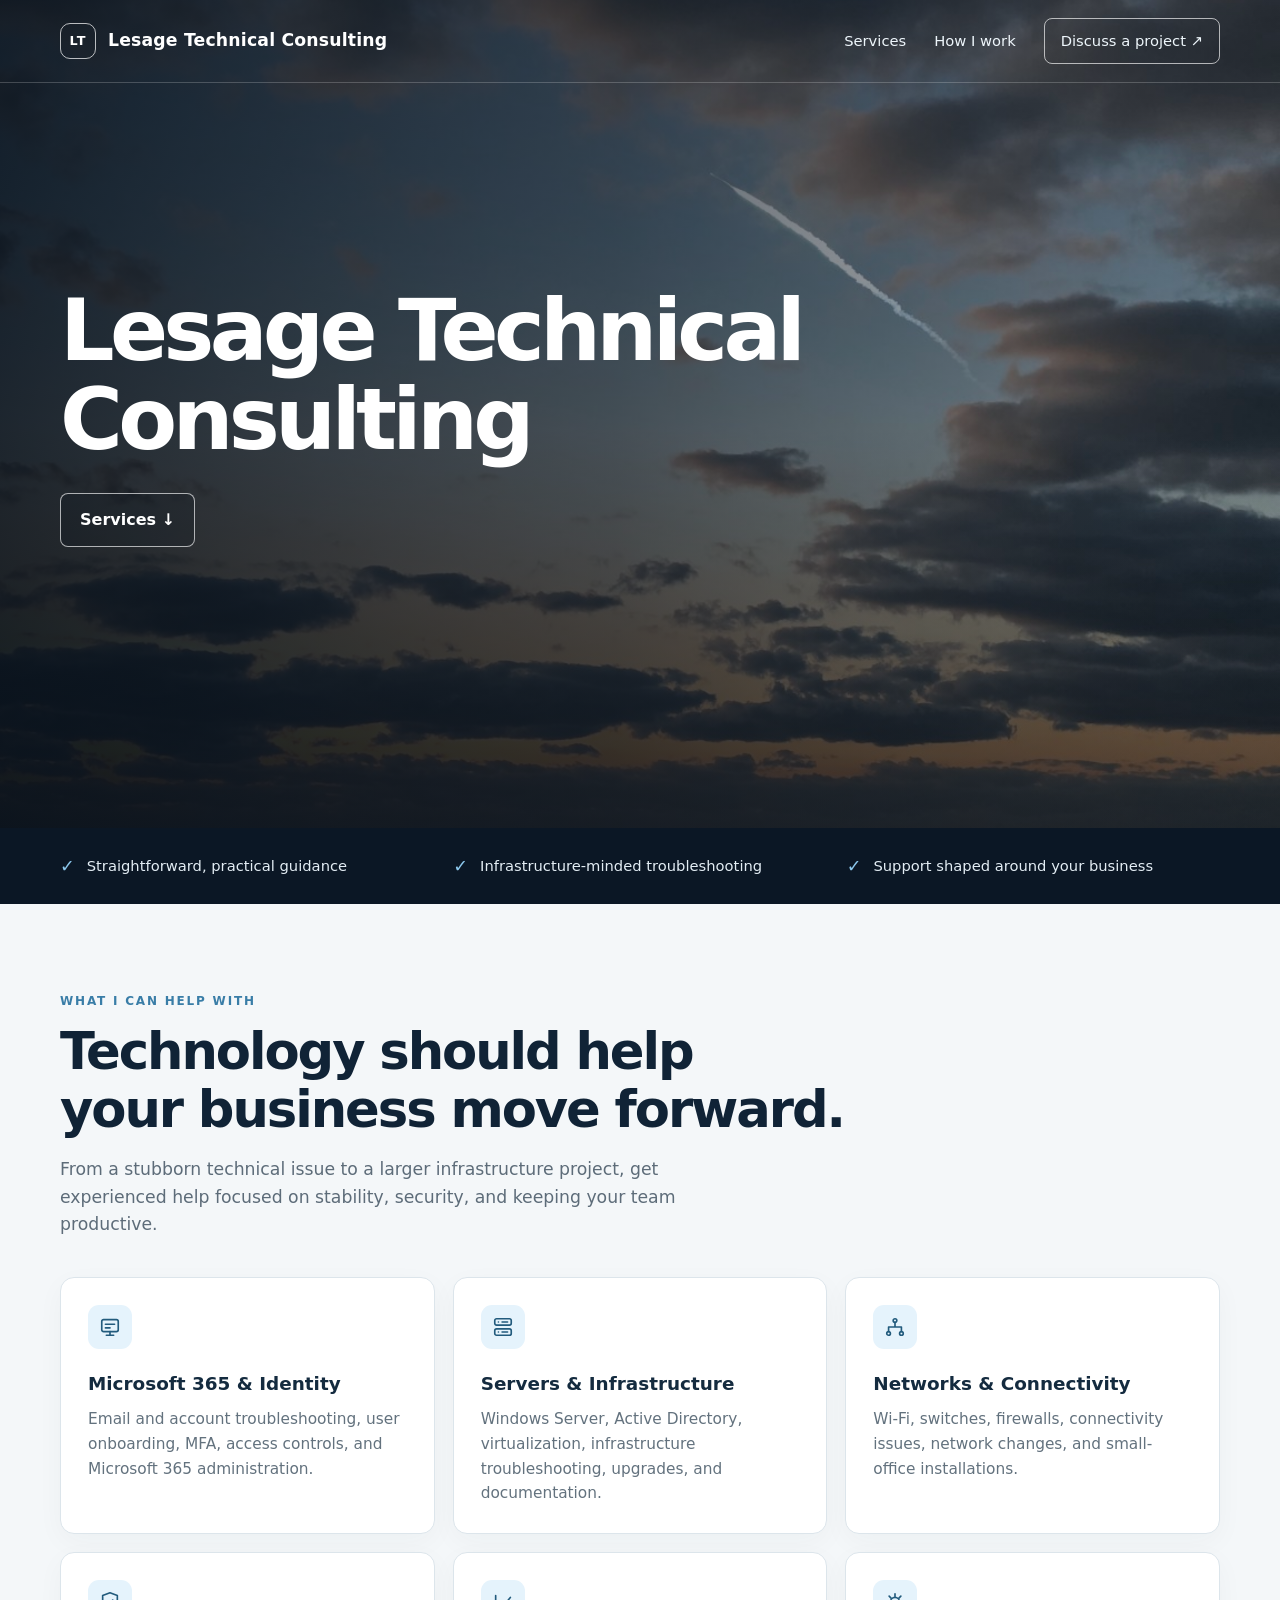
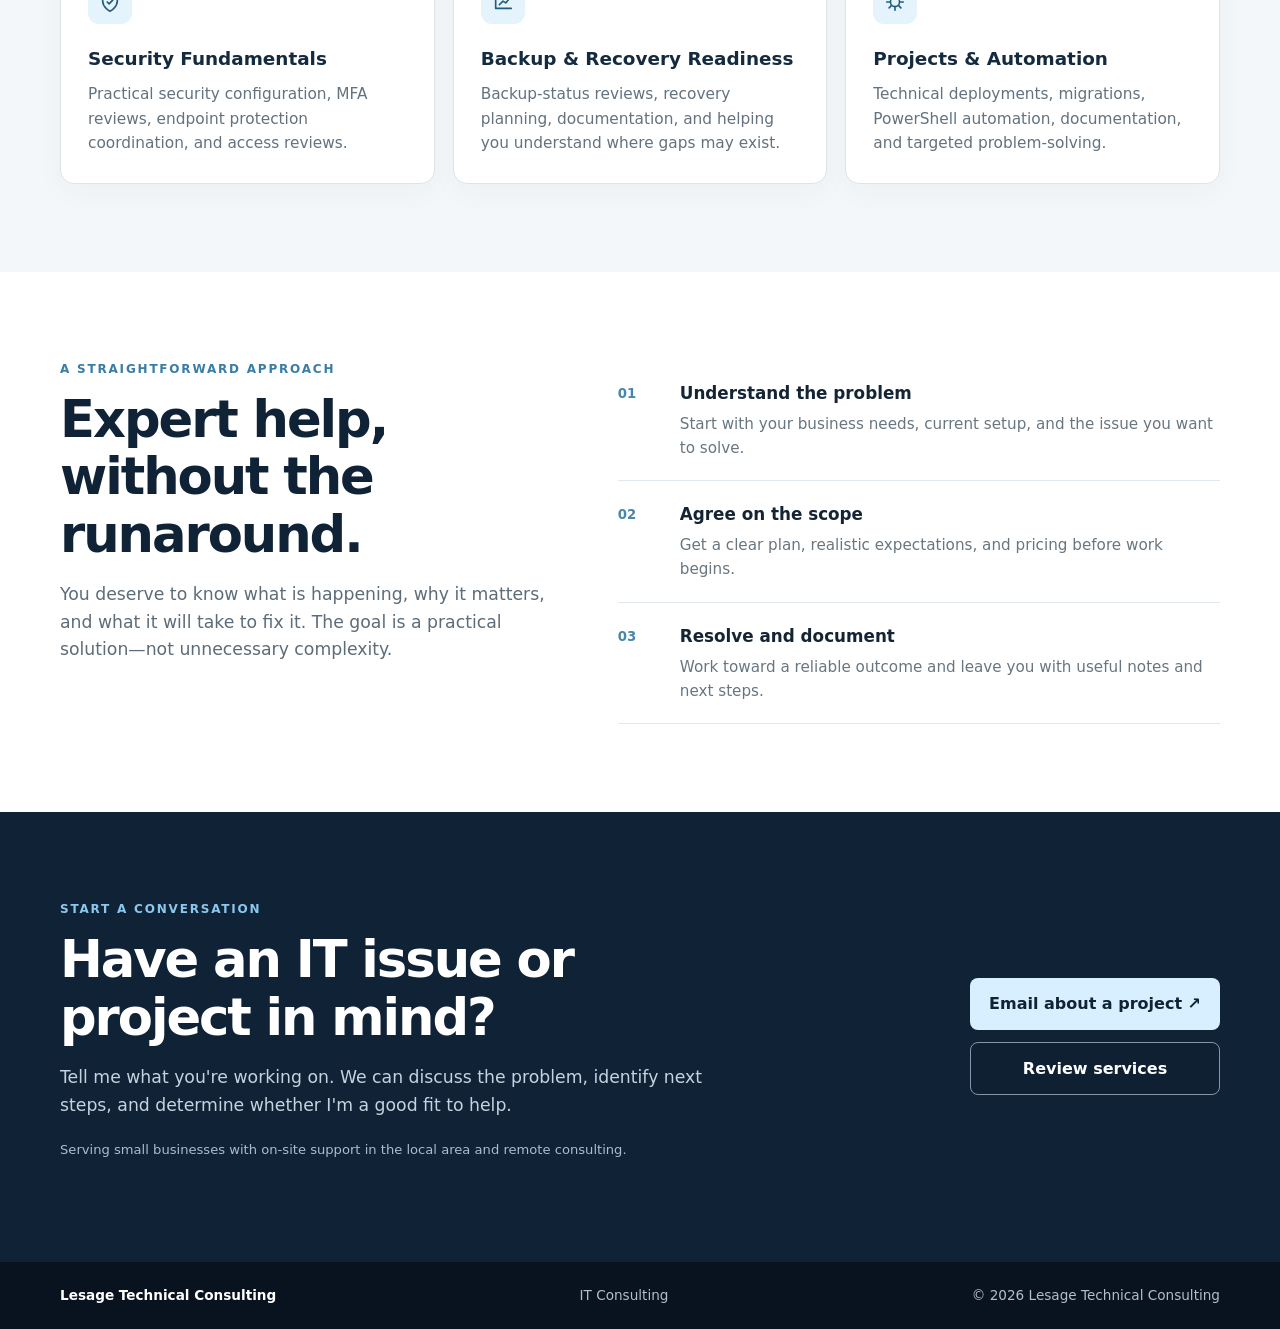
==== index.html @ 11ee8580 "Add files via upload" ====
<!doctype html>
<html lang="en">
<head>
<meta charset="utf-8">
<meta name="viewport" content="width=device-width, initial-scale=1">
<meta name="theme-color" content="#0b1725">
<meta name="description" content="Lesage Technical Consulting provides practical IT support, Microsoft 365 administration, infrastructure troubleshooting, networking, and technology projects for small businesses.">
<title>Lesage Technical Consulting</title>
<style>
:root{--navy:#0b1725;--navy2:#13283a;--blue:#8cc8ed;--ice:#eaf3f8;--white:#fff;--muted:#b8c8d4;--line:rgba(255,255,255,.16);--max:1160px}
*{box-sizing:border-box}html{scroll-behavior:smooth}body{margin:0;background:#f4f7f9;color:#152434;font-family:Inter,ui-sans-serif,system-ui,-apple-system,BlinkMacSystemFont,"Segoe UI",sans-serif;line-height:1.6}a{color:inherit}.wrap{width:min(var(--max),calc(100% - 40px));margin:auto}
header{position:absolute;z-index:2;top:0;left:0;width:100%;color:white;border-bottom:1px solid rgba(255,255,255,.2)}.nav{height:82px;display:flex;align-items:center;justify-content:space-between;gap:24px}.brand{font-weight:750;letter-spacing:.01em;font-size:1.08rem;text-decoration:none;display:flex;align-items:center;gap:12px}.brand-mark{width:36px;height:36px;border:1px solid rgba(255,255,255,.7);border-radius:10px;display:grid;place-items:center;font-size:.8rem;letter-spacing:.08em}.navlinks{display:flex;align-items:center;gap:28px}.navlinks a{text-decoration:none;color:#eef6fb;font-size:.92rem}.navlinks a:hover{color:var(--blue)}.nav-cta{padding:10px 16px;border:1px solid rgba(255,255,255,.65);border-radius:8px}
.hero{min-height:760px;min-height:92svh;display:flex;align-items:center;color:white;position:relative;isolation:isolate;background:#162a3a url('beach-launch.jpg') center 53%/cover no-repeat}.hero:before{content:"";position:absolute;inset:0;z-index:-1;background:linear-gradient(90deg,rgba(5,15,26,.88) 0%,rgba(5,15,26,.63) 48%,rgba(5,15,26,.19) 100%),linear-gradient(0deg,rgba(5,15,26,.58),transparent 48%)}.hero-content{padding-top:100px;padding-bottom:95px;max-width:900px}.hero h1{font-size:clamp(2.8rem,6.7vw,5.7rem);line-height:1.03;letter-spacing:-.055em;margin:0 0 30px;max-width:900px;font-weight:650}.actions{display:flex;gap:13px;flex-wrap:wrap}.btn{display:inline-flex;align-items:center;justify-content:center;padding:13px 19px;border-radius:8px;font-weight:700;text-decoration:none;transition:transform .15s,background .15s}.btn:hover{transform:translateY(-2px)}.btn-primary{background:#d7efff;color:#102336}.btn-ghost{border:1px solid rgba(255,255,255,.65);color:white;background:rgba(8,19,30,.18)}
.trust{background:#0b1725;color:#fff}.trust-inner{display:grid;grid-template-columns:repeat(3,1fr);padding:24px 0;gap:20px}.trust-item{display:flex;gap:12px;align-items:center;color:#e3edf4;font-size:.92rem}.check{color:var(--blue);font-weight:800;font-size:1.1rem}
section{padding:88px 0}.section-kicker{color:#397da7;text-transform:uppercase;letter-spacing:.15em;font-size:.75rem;font-weight:800;margin:0 0 12px}.section-heading{font-size:clamp(2rem,4vw,3.2rem);line-height:1.12;letter-spacing:-.04em;margin:0 0 18px;color:#102336}.section-intro{max-width:700px;color:#5d6c79;font-size:1.08rem;margin:0}.services{background:#f4f7f9}.service-grid{display:grid;grid-template-columns:repeat(3,1fr);gap:18px;margin-top:38px}.service-card{padding:27px;border:1px solid #dce5eb;border-radius:14px;background:white;min-height:220px;box-shadow:0 8px 28px rgba(20,45,65,.035)}.service-icon{width:44px;height:44px;display:grid;place-items:center;background:#e5f3fc;color:#225b7d;border-radius:11px;margin-bottom:20px}.service-icon svg{width:22px;height:22px;stroke:currentColor;fill:none;stroke-width:1.8;stroke-linecap:round;stroke-linejoin:round}.service-card h3{margin:0 0 9px;font-size:1.15rem;color:#142b3f}.service-card p{margin:0;color:#63727e;font-size:.96rem}
.approach{background:white}.approach-grid{display:grid;grid-template-columns:.9fr 1.1fr;gap:65px;align-items:start}.principles{display:grid;gap:0}.principle{padding:20px 0;border-bottom:1px solid #e1e8ed;display:grid;grid-template-columns:48px 1fr;gap:14px}.principle-num{color:#4787ae;font-size:.83rem;font-weight:800;padding-top:3px}.principle h3{margin:0 0 5px;font-size:1.05rem}.principle p{margin:0;color:#687681;font-size:.95rem}
.contact{background:#102336;color:white}.contact-grid{display:grid;grid-template-columns:1fr auto;align-items:center;gap:30px}.contact .section-heading{color:white;max-width:680px}.contact .section-intro{color:#c4d3df;max-width:650px}.contact .section-kicker{color:var(--blue)}.contact-actions{display:flex;flex-direction:column;gap:12px;min-width:205px}.contact-actions .btn-ghost{border-color:#8298aa}.smallprint{font-size:.82rem;color:#a9bdcc;margin-top:20px}
footer{background:#09131f;color:#afbfcb;padding:23px 0;font-size:.85rem}.footer-inner{display:flex;justify-content:space-between;align-items:center;gap:20px}.footer-brand{color:white;font-weight:700}
@media(max-width:760px){.nav{height:72px}.navlinks{gap:14px}.navlinks a:not(.nav-cta){display:none}.hero{min-height:790px;min-height:92svh;background-position:58% center}.hero:before{background:linear-gradient(90deg,rgba(5,15,26,.83),rgba(5,15,26,.42)),linear-gradient(0deg,rgba(5,15,26,.65),transparent 60%)}.hero-content{padding-top:90px}.trust-inner{grid-template-columns:1fr;gap:12px;padding:20px 0}.service-grid{grid-template-columns:1fr}.service-card{min-height:0}.approach-grid,.contact-grid{grid-template-columns:1fr;gap:25px}section{padding:65px 0}.contact-actions{flex-direction:row;flex-wrap:wrap}.footer-inner{align-items:flex-start;flex-direction:column;gap:6px}}
@media(prefers-reduced-motion:reduce){html{scroll-behavior:auto}*,*:before,*:after{transition:none!important}}
</style>
</head>
<body>
<header><div class="wrap nav"><a class="brand" href="#top" aria-label="Lesage Technical Consulting home"><span class="brand-mark">LT</span><span>Lesage Technical Consulting</span></a><nav class="navlinks" aria-label="Main navigation"><a href="#services">Services</a><a href="#approach">How I work</a><a class="nav-cta" href="#contact">Discuss a project ↗</a></nav></div></header>
<main id="top">
<section class="hero"><div class="wrap"><div class="hero-content"><h1>Lesage Technical<br>Consulting</h1><div class="actions"><a class="btn btn-ghost" href="#services">Services <span aria-hidden="true">&nbsp;↓</span></a></div></div></div></section>
<div class="trust"><div class="wrap trust-inner"><div class="trust-item"><span class="check">✓</span> Straightforward, practical guidance</div><div class="trust-item"><span class="check">✓</span> Infrastructure-minded troubleshooting</div><div class="trust-item"><span class="check">✓</span> Support shaped around your business</div></div></div>
<section class="services" id="services"><div class="wrap"><p class="section-kicker">What I can help with</p><h2 class="section-heading">Technology should help<br>your business move forward.</h2><p class="section-intro">From a stubborn technical issue to a larger infrastructure project, get experienced help focused on stability, security, and keeping your team productive.</p><div class="service-grid">
<article class="service-card"><div class="service-icon"><svg viewBox="0 0 24 24"><rect x="3" y="4" width="18" height="13" rx="2"/><path d="M8 21h8M12 17v4M7 9h10M7 13h5"/></svg></div><h3>Microsoft 365 & Identity</h3><p>Email and account troubleshooting, user onboarding, MFA, access controls, and Microsoft 365 administration.</p></article>
<article class="service-card"><div class="service-icon"><svg viewBox="0 0 24 24"><rect x="3" y="3" width="18" height="7" rx="2"/><rect x="3" y="14" width="18" height="7" rx="2"/><path d="M7 6.5h.01M7 17.5h.01M11 6.5h6M11 17.5h6"/></svg></div><h3>Servers & Infrastructure</h3><p>Windows Server, Active Directory, virtualization, infrastructure troubleshooting, upgrades, and documentation.</p></article>
<article class="service-card"><div class="service-icon"><svg viewBox="0 0 24 24"><circle cx="12" cy="5" r="2"/><circle cx="5" cy="19" r="2"/><circle cx="19" cy="19" r="2"/><path d="M12 7v5M12 12H5v5M12 12h7v5"/></svg></div><h3>Networks & Connectivity</h3><p>Wi-Fi, switches, firewalls, connectivity issues, network changes, and small-office installations.</p></article>
<article class="service-card"><div class="service-icon"><svg viewBox="0 0 24 24"><path d="M12 22s8-4 8-11V5l-8-3-8 3v6c0 7 8 11 8 11Z"/><path d="m9 12 2 2 4-4"/></svg></div><h3>Security Fundamentals</h3><p>Practical security configuration, MFA reviews, endpoint protection coordination, and access reviews.</p></article>
<article class="service-card"><div class="service-icon"><svg viewBox="0 0 24 24"><path d="M4 19V5M4 19h17M8 15l4-4 3 2 5-6"/></svg></div><h3>Backup & Recovery Readiness</h3><p>Backup-status reviews, recovery planning, documentation, and helping you understand where gaps may exist.</p></article>
<article class="service-card"><div class="service-icon"><svg viewBox="0 0 24 24"><path d="M12 3v3M12 18v3M3 12h3M18 12h3M5.6 5.6l2.1 2.1m8.6 8.6 2.1 2.1m0-12.8-2.1 2.1m-8.6 8.6-2.1 2.1"/><circle cx="12" cy="12" r="5"/></svg></div><h3>Projects & Automation</h3><p>Technical deployments, migrations, PowerShell automation, documentation, and targeted problem-solving.</p></article>
</div></div></section>
<section class="approach" id="approach"><div class="wrap approach-grid"><div><p class="section-kicker">A straightforward approach</p><h2 class="section-heading">Expert help, without the runaround.</h2><p class="section-intro">You deserve to know what is happening, why it matters, and what it will take to fix it. The goal is a practical solution—not unnecessary complexity.</p></div><div class="principles"><div class="principle"><div class="principle-num">01</div><div><h3>Understand the problem</h3><p>Start with your business needs, current setup, and the issue you want to solve.</p></div></div><div class="principle"><div class="principle-num">02</div><div><h3>Agree on the scope</h3><p>Get a clear plan, realistic expectations, and pricing before work begins.</p></div></div><div class="principle"><div class="principle-num">03</div><div><h3>Resolve and document</h3><p>Work toward a reliable outcome and leave you with useful notes and next steps.</p></div></div></div></div></section>
<section class="contact" id="contact"><div class="wrap contact-grid"><div><p class="section-kicker">Start a conversation</p><h2 class="section-heading">Have an IT issue or project in mind?</h2><p class="section-intro">Tell me what you're working on. We can discuss the problem, identify next steps, and determine whether I'm a good fit to help.</p><p class="smallprint">Serving small businesses with on-site support in the local area and remote consulting.</p></div><div class="contact-actions"><a class="btn btn-primary" href="mailto:YOUR-EMAIL@example.com?subject=IT%20Consulting%20Inquiry">Email about a project ↗</a><a class="btn btn-ghost" href="#services">Review services</a></div></div></section>
</main>
<footer><div class="wrap footer-inner"><span class="footer-brand">Lesage Technical Consulting</span><span>IT Consulting</span><span>© <span id="year">2026</span> Lesage Technical Consulting</span></div></footer>
</body>
</html>
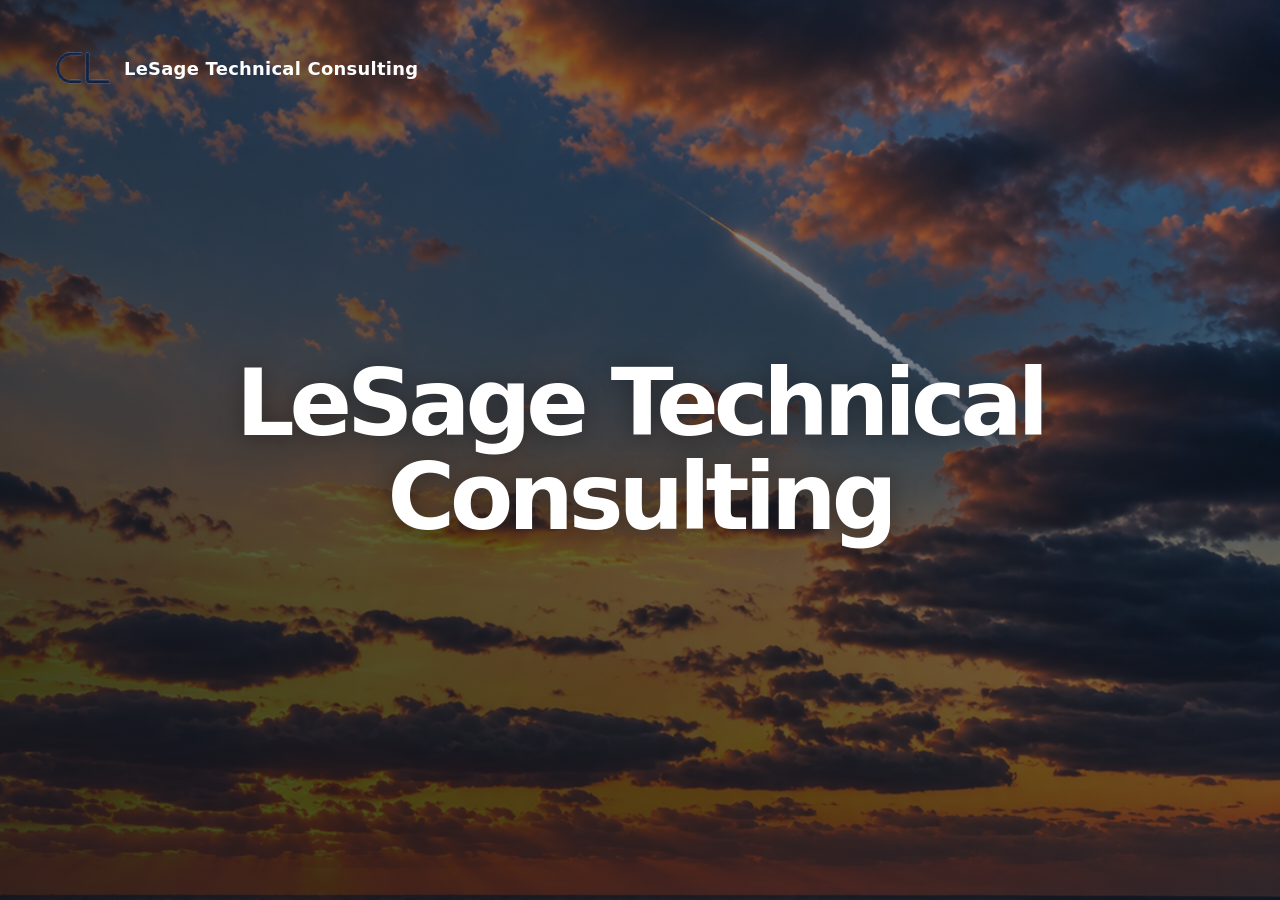
==== commit eba5727e: "Add files via upload" ====
--- a/index.html
+++ b/index.html
@@ -4,38 +4,29 @@
 <meta charset="utf-8">
 <meta name="viewport" content="width=device-width, initial-scale=1">
 <meta name="theme-color" content="#0b1725">
-<meta name="description" content="Lesage Technical Consulting provides practical IT support, Microsoft 365 administration, infrastructure troubleshooting, networking, and technology projects for small businesses.">
-<title>Lesage Technical Consulting</title>
+<meta name="description" content="LeSage Technical Consulting.">
+<title>LeSage Technical Consulting</title>
+<link rel="icon" type="image/png" href="favicon.png">
+<link rel="apple-touch-icon" href="favicon.png">
 <style>
-:root{--navy:#0b1725;--navy2:#13283a;--blue:#8cc8ed;--ice:#eaf3f8;--white:#fff;--muted:#b8c8d4;--line:rgba(255,255,255,.16);--max:1160px}
-*{box-sizing:border-box}html{scroll-behavior:smooth}body{margin:0;background:#f4f7f9;color:#152434;font-family:Inter,ui-sans-serif,system-ui,-apple-system,BlinkMacSystemFont,"Segoe UI",sans-serif;line-height:1.6}a{color:inherit}.wrap{width:min(var(--max),calc(100% - 40px));margin:auto}
-header{position:absolute;z-index:2;top:0;left:0;width:100%;color:white;border-bottom:1px solid rgba(255,255,255,.2)}.nav{height:82px;display:flex;align-items:center;justify-content:space-between;gap:24px}.brand{font-weight:750;letter-spacing:.01em;font-size:1.08rem;text-decoration:none;display:flex;align-items:center;gap:12px}.brand-mark{width:36px;height:36px;border:1px solid rgba(255,255,255,.7);border-radius:10px;display:grid;place-items:center;font-size:.8rem;letter-spacing:.08em}.navlinks{display:flex;align-items:center;gap:28px}.navlinks a{text-decoration:none;color:#eef6fb;font-size:.92rem}.navlinks a:hover{color:var(--blue)}.nav-cta{padding:10px 16px;border:1px solid rgba(255,255,255,.65);border-radius:8px}
-.hero{min-height:760px;min-height:92svh;display:flex;align-items:center;color:white;position:relative;isolation:isolate;background:#162a3a url('beach-launch.jpg') center 53%/cover no-repeat}.hero:before{content:"";position:absolute;inset:0;z-index:-1;background:linear-gradient(90deg,rgba(5,15,26,.88) 0%,rgba(5,15,26,.63) 48%,rgba(5,15,26,.19) 100%),linear-gradient(0deg,rgba(5,15,26,.58),transparent 48%)}.hero-content{padding-top:100px;padding-bottom:95px;max-width:900px}.hero h1{font-size:clamp(2.8rem,6.7vw,5.7rem);line-height:1.03;letter-spacing:-.055em;margin:0 0 30px;max-width:900px;font-weight:650}.actions{display:flex;gap:13px;flex-wrap:wrap}.btn{display:inline-flex;align-items:center;justify-content:center;padding:13px 19px;border-radius:8px;font-weight:700;text-decoration:none;transition:transform .15s,background .15s}.btn:hover{transform:translateY(-2px)}.btn-primary{background:#d7efff;color:#102336}.btn-ghost{border:1px solid rgba(255,255,255,.65);color:white;background:rgba(8,19,30,.18)}
-.trust{background:#0b1725;color:#fff}.trust-inner{display:grid;grid-template-columns:repeat(3,1fr);padding:24px 0;gap:20px}.trust-item{display:flex;gap:12px;align-items:center;color:#e3edf4;font-size:.92rem}.check{color:var(--blue);font-weight:800;font-size:1.1rem}
-section{padding:88px 0}.section-kicker{color:#397da7;text-transform:uppercase;letter-spacing:.15em;font-size:.75rem;font-weight:800;margin:0 0 12px}.section-heading{font-size:clamp(2rem,4vw,3.2rem);line-height:1.12;letter-spacing:-.04em;margin:0 0 18px;color:#102336}.section-intro{max-width:700px;color:#5d6c79;font-size:1.08rem;margin:0}.services{background:#f4f7f9}.service-grid{display:grid;grid-template-columns:repeat(3,1fr);gap:18px;margin-top:38px}.service-card{padding:27px;border:1px solid #dce5eb;border-radius:14px;background:white;min-height:220px;box-shadow:0 8px 28px rgba(20,45,65,.035)}.service-icon{width:44px;height:44px;display:grid;place-items:center;background:#e5f3fc;color:#225b7d;border-radius:11px;margin-bottom:20px}.service-icon svg{width:22px;height:22px;stroke:currentColor;fill:none;stroke-width:1.8;stroke-linecap:round;stroke-linejoin:round}.service-card h3{margin:0 0 9px;font-size:1.15rem;color:#142b3f}.service-card p{margin:0;color:#63727e;font-size:.96rem}
-.approach{background:white}.approach-grid{display:grid;grid-template-columns:.9fr 1.1fr;gap:65px;align-items:start}.principles{display:grid;gap:0}.principle{padding:20px 0;border-bottom:1px solid #e1e8ed;display:grid;grid-template-columns:48px 1fr;gap:14px}.principle-num{color:#4787ae;font-size:.83rem;font-weight:800;padding-top:3px}.principle h3{margin:0 0 5px;font-size:1.05rem}.principle p{margin:0;color:#687681;font-size:.95rem}
-.contact{background:#102336;color:white}.contact-grid{display:grid;grid-template-columns:1fr auto;align-items:center;gap:30px}.contact .section-heading{color:white;max-width:680px}.contact .section-intro{color:#c4d3df;max-width:650px}.contact .section-kicker{color:var(--blue)}.contact-actions{display:flex;flex-direction:column;gap:12px;min-width:205px}.contact-actions .btn-ghost{border-color:#8298aa}.smallprint{font-size:.82rem;color:#a9bdcc;margin-top:20px}
-footer{background:#09131f;color:#afbfcb;padding:23px 0;font-size:.85rem}.footer-inner{display:flex;justify-content:space-between;align-items:center;gap:20px}.footer-brand{color:white;font-weight:700}
-@media(max-width:760px){.nav{height:72px}.navlinks{gap:14px}.navlinks a:not(.nav-cta){display:none}.hero{min-height:790px;min-height:92svh;background-position:58% center}.hero:before{background:linear-gradient(90deg,rgba(5,15,26,.83),rgba(5,15,26,.42)),linear-gradient(0deg,rgba(5,15,26,.65),transparent 60%)}.hero-content{padding-top:90px}.trust-inner{grid-template-columns:1fr;gap:12px;padding:20px 0}.service-grid{grid-template-columns:1fr}.service-card{min-height:0}.approach-grid,.contact-grid{grid-template-columns:1fr;gap:25px}section{padding:65px 0}.contact-actions{flex-direction:row;flex-wrap:wrap}.footer-inner{align-items:flex-start;flex-direction:column;gap:6px}}
-@media(prefers-reduced-motion:reduce){html{scroll-behavior:auto}*,*:before,*:after{transition:none!important}}
+:root{color-scheme:dark;--navy:#0b1725;--white:#fff;--ice:#dce8ef}
+*{box-sizing:border-box}
+html,body{margin:0;min-height:100%;font-family:Inter,ui-sans-serif,system-ui,-apple-system,BlinkMacSystemFont,"Segoe UI",sans-serif}
+body{background:var(--navy);color:var(--white)}
+main{position:relative;min-height:100svh;display:grid;place-items:center;isolation:isolate;overflow:hidden;background:#0b1725 url('beach-launch.png') center 52%/cover no-repeat}
+main:before{content:"";position:absolute;inset:0;z-index:-1;background:linear-gradient(90deg,rgba(5,14,25,.62),rgba(5,14,25,.24)),linear-gradient(0deg,rgba(5,14,25,.48),rgba(5,14,25,.08))}
+.brand{position:absolute;top:clamp(22px,5vw,48px);left:clamp(22px,5vw,56px);display:flex;align-items:center;gap:14px;text-decoration:none;color:#fff}
+.brand img{display:block;width:54px;height:40px;object-fit:contain}
+.brand span{font-size:clamp(.95rem,2vw,1.12rem);font-weight:650;letter-spacing:.015em}
+.center{width:min(100% - 40px,1000px);padding:100px 0;text-align:center;text-shadow:0 2px 24px rgba(0,0,0,.35)}
+h1{font-size:clamp(2.5rem,7.2vw,6.4rem);line-height:1.02;letter-spacing:-.055em;font-weight:620;margin:0}
+@media(max-width:600px){main{background-position:57% center}.brand img{width:45px;height:34px}.center{padding-top:120px}}
 </style>
 </head>
 <body>
-<header><div class="wrap nav"><a class="brand" href="#top" aria-label="Lesage Technical Consulting home"><span class="brand-mark">LT</span><span>Lesage Technical Consulting</span></a><nav class="navlinks" aria-label="Main navigation"><a href="#services">Services</a><a href="#approach">How I work</a><a class="nav-cta" href="#contact">Discuss a project ↗</a></nav></div></header>
-<main id="top">
-<section class="hero"><div class="wrap"><div class="hero-content"><h1>Lesage Technical<br>Consulting</h1><div class="actions"><a class="btn btn-ghost" href="#services">Services <span aria-hidden="true">&nbsp;↓</span></a></div></div></div></section>
-<div class="trust"><div class="wrap trust-inner"><div class="trust-item"><span class="check">✓</span> Straightforward, practical guidance</div><div class="trust-item"><span class="check">✓</span> Infrastructure-minded troubleshooting</div><div class="trust-item"><span class="check">✓</span> Support shaped around your business</div></div></div>
-<section class="services" id="services"><div class="wrap"><p class="section-kicker">What I can help with</p><h2 class="section-heading">Technology should help<br>your business move forward.</h2><p class="section-intro">From a stubborn technical issue to a larger infrastructure project, get experienced help focused on stability, security, and keeping your team productive.</p><div class="service-grid">
-<article class="service-card"><div class="service-icon"><svg viewBox="0 0 24 24"><rect x="3" y="4" width="18" height="13" rx="2"/><path d="M8 21h8M12 17v4M7 9h10M7 13h5"/></svg></div><h3>Microsoft 365 & Identity</h3><p>Email and account troubleshooting, user onboarding, MFA, access controls, and Microsoft 365 administration.</p></article>
-<article class="service-card"><div class="service-icon"><svg viewBox="0 0 24 24"><rect x="3" y="3" width="18" height="7" rx="2"/><rect x="3" y="14" width="18" height="7" rx="2"/><path d="M7 6.5h.01M7 17.5h.01M11 6.5h6M11 17.5h6"/></svg></div><h3>Servers & Infrastructure</h3><p>Windows Server, Active Directory, virtualization, infrastructure troubleshooting, upgrades, and documentation.</p></article>
-<article class="service-card"><div class="service-icon"><svg viewBox="0 0 24 24"><circle cx="12" cy="5" r="2"/><circle cx="5" cy="19" r="2"/><circle cx="19" cy="19" r="2"/><path d="M12 7v5M12 12H5v5M12 12h7v5"/></svg></div><h3>Networks & Connectivity</h3><p>Wi-Fi, switches, firewalls, connectivity issues, network changes, and small-office installations.</p></article>
-<article class="service-card"><div class="service-icon"><svg viewBox="0 0 24 24"><path d="M12 22s8-4 8-11V5l-8-3-8 3v6c0 7 8 11 8 11Z"/><path d="m9 12 2 2 4-4"/></svg></div><h3>Security Fundamentals</h3><p>Practical security configuration, MFA reviews, endpoint protection coordination, and access reviews.</p></article>
-<article class="service-card"><div class="service-icon"><svg viewBox="0 0 24 24"><path d="M4 19V5M4 19h17M8 15l4-4 3 2 5-6"/></svg></div><h3>Backup & Recovery Readiness</h3><p>Backup-status reviews, recovery planning, documentation, and helping you understand where gaps may exist.</p></article>
-<article class="service-card"><div class="service-icon"><svg viewBox="0 0 24 24"><path d="M12 3v3M12 18v3M3 12h3M18 12h3M5.6 5.6l2.1 2.1m8.6 8.6 2.1 2.1m0-12.8-2.1 2.1m-8.6 8.6-2.1 2.1"/><circle cx="12" cy="12" r="5"/></svg></div><h3>Projects & Automation</h3><p>Technical deployments, migrations, PowerShell automation, documentation, and targeted problem-solving.</p></article>
-</div></div></section>
-<section class="approach" id="approach"><div class="wrap approach-grid"><div><p class="section-kicker">A straightforward approach</p><h2 class="section-heading">Expert help, without the runaround.</h2><p class="section-intro">You deserve to know what is happening, why it matters, and what it will take to fix it. The goal is a practical solution—not unnecessary complexity.</p></div><div class="principles"><div class="principle"><div class="principle-num">01</div><div><h3>Understand the problem</h3><p>Start with your business needs, current setup, and the issue you want to solve.</p></div></div><div class="principle"><div class="principle-num">02</div><div><h3>Agree on the scope</h3><p>Get a clear plan, realistic expectations, and pricing before work begins.</p></div></div><div class="principle"><div class="principle-num">03</div><div><h3>Resolve and document</h3><p>Work toward a reliable outcome and leave you with useful notes and next steps.</p></div></div></div></div></section>
-<section class="contact" id="contact"><div class="wrap contact-grid"><div><p class="section-kicker">Start a conversation</p><h2 class="section-heading">Have an IT issue or project in mind?</h2><p class="section-intro">Tell me what you're working on. We can discuss the problem, identify next steps, and determine whether I'm a good fit to help.</p><p class="smallprint">Serving small businesses with on-site support in the local area and remote consulting.</p></div><div class="contact-actions"><a class="btn btn-primary" href="mailto:YOUR-EMAIL@example.com?subject=IT%20Consulting%20Inquiry">Email about a project ↗</a><a class="btn btn-ghost" href="#services">Review services</a></div></div></section>
+<main>
+<a class="brand" href="#" aria-label="LeSage Technical Consulting"><img src="lesage-monogram.png" alt="LeSage monogram"><span>LeSage Technical Consulting</span></a>
+<div class="center"><h1>LeSage Technical<br>Consulting</h1></div>
 </main>
-<footer><div class="wrap footer-inner"><span class="footer-brand">Lesage Technical Consulting</span><span>IT Consulting</span><span>© <span id="year">2026</span> Lesage Technical Consulting</span></div></footer>
 </body>
 </html>
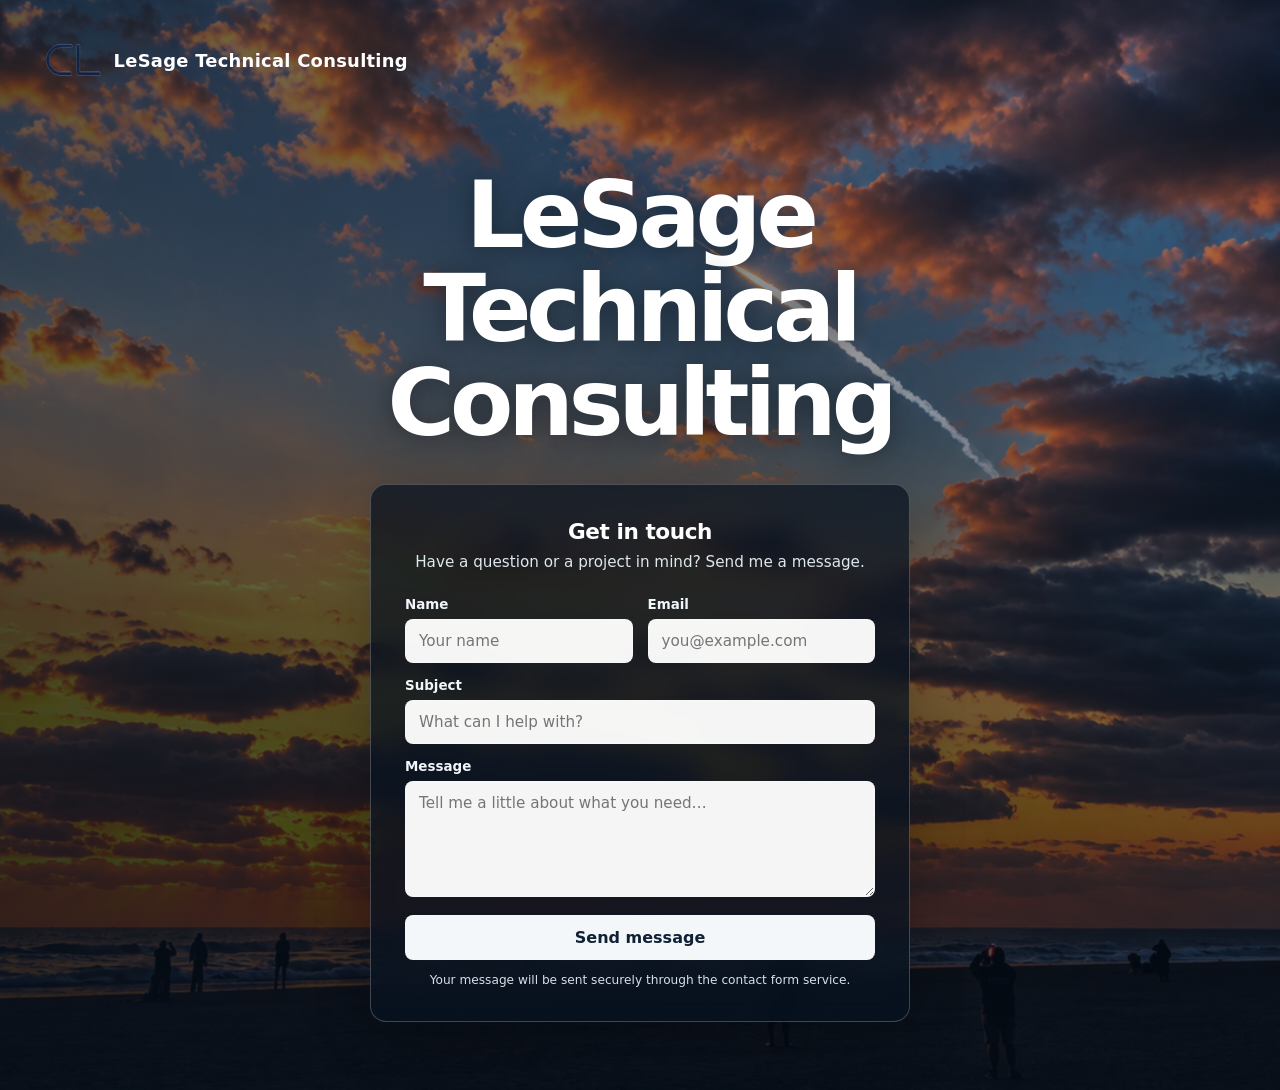
==== commit c97dd759: "Add files via upload" ====
--- a/index.html
+++ b/index.html
@@ -9,24 +9,68 @@
 <link rel="icon" type="image/png" href="favicon.png">
 <link rel="apple-touch-icon" href="favicon.png">
 <style>
-:root{color-scheme:dark;--navy:#0b1725;--white:#fff;--ice:#dce8ef}
+:root{color-scheme:dark;--navy:#0b1725;--white:#fff;--ice:#dce8ef;--line:rgba(255,255,255,.22)}
 *{box-sizing:border-box}
-html,body{margin:0;min-height:100%;font-family:Inter,ui-sans-serif,system-ui,-apple-system,BlinkMacSystemFont,"Segoe UI",sans-serif}
-body{background:var(--navy);color:var(--white)}
-main{position:relative;min-height:100svh;display:grid;place-items:center;isolation:isolate;overflow:hidden;background:#0b1725 url('beach-launch.png') center 52%/cover no-repeat}
-main:before{content:"";position:absolute;inset:0;z-index:-1;background:linear-gradient(90deg,rgba(5,14,25,.62),rgba(5,14,25,.24)),linear-gradient(0deg,rgba(5,14,25,.48),rgba(5,14,25,.08))}
-.brand{position:absolute;top:clamp(22px,5vw,48px);left:clamp(22px,5vw,56px);display:flex;align-items:center;gap:14px;text-decoration:none;color:#fff}
-.brand img{display:block;width:54px;height:40px;object-fit:contain}
+html{min-height:100%;scroll-behavior:smooth}
+body{margin:0;min-height:100%;font-family:Inter,ui-sans-serif,system-ui,-apple-system,BlinkMacSystemFont,"Segoe UI",sans-serif;background:var(--navy);color:var(--white)}
+main{position:relative;min-height:100svh;display:flex;flex-direction:column;align-items:center;isolation:isolate;overflow:hidden;background:#0b1725 url('beach-launch.png') center 48%/cover fixed no-repeat;padding:0 20px 48px}
+main:before{content:"";position:absolute;inset:0;z-index:-1;background:linear-gradient(90deg,rgba(5,14,25,.58),rgba(5,14,25,.20)),linear-gradient(0deg,rgba(5,14,25,.68),rgba(5,14,25,.12) 70%)}
+.brand{align-self:flex-start;margin:clamp(22px,4vw,42px) 0 0 clamp(0px,2vw,28px);display:flex;align-items:center;gap:13px;text-decoration:none;color:#fff}
+.brand img{display:block;width:55px;height:36px;object-fit:contain}
 .brand span{font-size:clamp(.95rem,2vw,1.12rem);font-weight:650;letter-spacing:.015em}
-.center{width:min(100% - 40px,1000px);padding:100px 0;text-align:center;text-shadow:0 2px 24px rgba(0,0,0,.35)}
-h1{font-size:clamp(2.5rem,7.2vw,6.4rem);line-height:1.02;letter-spacing:-.055em;font-weight:620;margin:0}
-@media(max-width:600px){main{background-position:57% center}.brand img{width:45px;height:34px}.center{padding-top:120px}}
+.content{width:min(100%,760px);margin:auto;text-align:center;padding:clamp(70px,10vh,112px) 0 20px;text-shadow:0 2px 24px rgba(0,0,0,.35)}
+h1{font-size:clamp(2.65rem,7.2vw,6.1rem);line-height:1.02;letter-spacing:-.055em;font-weight:620;margin:0 0 34px}
+.form-panel{width:min(100%,540px);margin:0 auto;padding:clamp(22px,4vw,34px);text-align:left;background:rgba(7,19,32,.72);border:1px solid var(--line);border-radius:16px;box-shadow:0 18px 55px rgba(0,0,0,.22);backdrop-filter:blur(12px);-webkit-backdrop-filter:blur(12px);text-shadow:none}
+.form-panel h2{margin:0 0 7px;text-align:center;font-size:1.35rem;font-weight:600;letter-spacing:-.02em}
+.form-panel .intro{margin:0 0 23px;text-align:center;color:var(--ice);font-size:.95rem;line-height:1.5}
+.fields{display:grid;grid-template-columns:1fr 1fr;gap:15px}
+.field{display:flex;flex-direction:column;gap:7px;min-width:0}
+.field.full{grid-column:1/-1}
+label{font-size:.84rem;font-weight:600;color:#f1f6fa}
+input,textarea{width:100%;border:1px solid rgba(255,255,255,.25);border-radius:8px;background:rgba(255,255,255,.96);color:#122033;padding:12px 13px;font:inherit;font-size:.95rem;outline:none}
+input:focus,textarea:focus{border-color:#b8d9f4;box-shadow:0 0 0 3px rgba(184,217,244,.22)}
+textarea{min-height:116px;resize:vertical}
+button{display:block;width:100%;margin-top:18px;padding:13px 18px;border:0;border-radius:8px;background:#f4f7fa;color:#102136;font:inherit;font-weight:700;cursor:pointer;transition:transform .15s ease,background .15s ease}
+button:hover{background:#dce8ef;transform:translateY(-1px)}
+button:focus-visible{outline:3px solid #fff;outline-offset:3px}
+.privacy-note{margin:13px 0 0;text-align:center;font-size:.76rem;color:#d5e0e8}
+.hp{position:absolute;left:-5000px;width:1px;height:1px;overflow:hidden}
+@media(max-width:600px){main{background-position:57% center;background-attachment:scroll}.brand{margin-top:22px}.brand img{width:48px;height:32px}.content{padding-top:70px;padding-bottom:24px}h1{margin-bottom:28px}.fields{grid-template-columns:1fr}.field.full{grid-column:auto}.form-panel{padding:23px 18px}}
 </style>
 </head>
 <body>
 <main>
-<a class="brand" href="#" aria-label="LeSage Technical Consulting"><img src="lesage-monogram.png" alt="LeSage monogram"><span>LeSage Technical Consulting</span></a>
-<div class="center"><h1>LeSage Technical<br>Consulting</h1></div>
+  <a class="brand" href="#top" aria-label="LeSage Technical Consulting home"><img src="lesage-monogram.png" alt="CL monogram"><span>LeSage Technical Consulting</span></a>
+  <section class="content" id="top" aria-labelledby="page-title">
+    <h1 id="page-title">LeSage Technical<br>Consulting</h1>
+    <div class="form-panel">
+      <h2>Get in touch</h2>
+      <p class="intro">Have a question or a project in mind? Send me a message.</p>
+      <form action="https://formspree.io/f/myekqwpl" method="POST">
+        <div class="fields">
+          <div class="field">
+            <label for="name">Name</label>
+            <input id="name" name="name" type="text" autocomplete="name" placeholder="Your name" required>
+          </div>
+          <div class="field">
+            <label for="email">Email</label>
+            <input id="email" name="email" type="email" autocomplete="email" placeholder="you@example.com" required>
+          </div>
+          <div class="field full">
+            <label for="subject">Subject</label>
+            <input id="subject" name="subject" type="text" placeholder="What can I help with?" required>
+          </div>
+          <div class="field full">
+            <label for="message">Message</label>
+            <textarea id="message" name="message" placeholder="Tell me a little about what you need…" required></textarea>
+          </div>
+        </div>
+        <label class="hp" aria-hidden="true">Leave this field empty<input name="_gotcha" tabindex="-1" autocomplete="off"></label>
+        <button type="submit">Send message</button>
+        <p class="privacy-note">Your message will be sent securely through the contact form service.</p>
+      </form>
+    </div>
+  </section>
 </main>
 </body>
 </html>
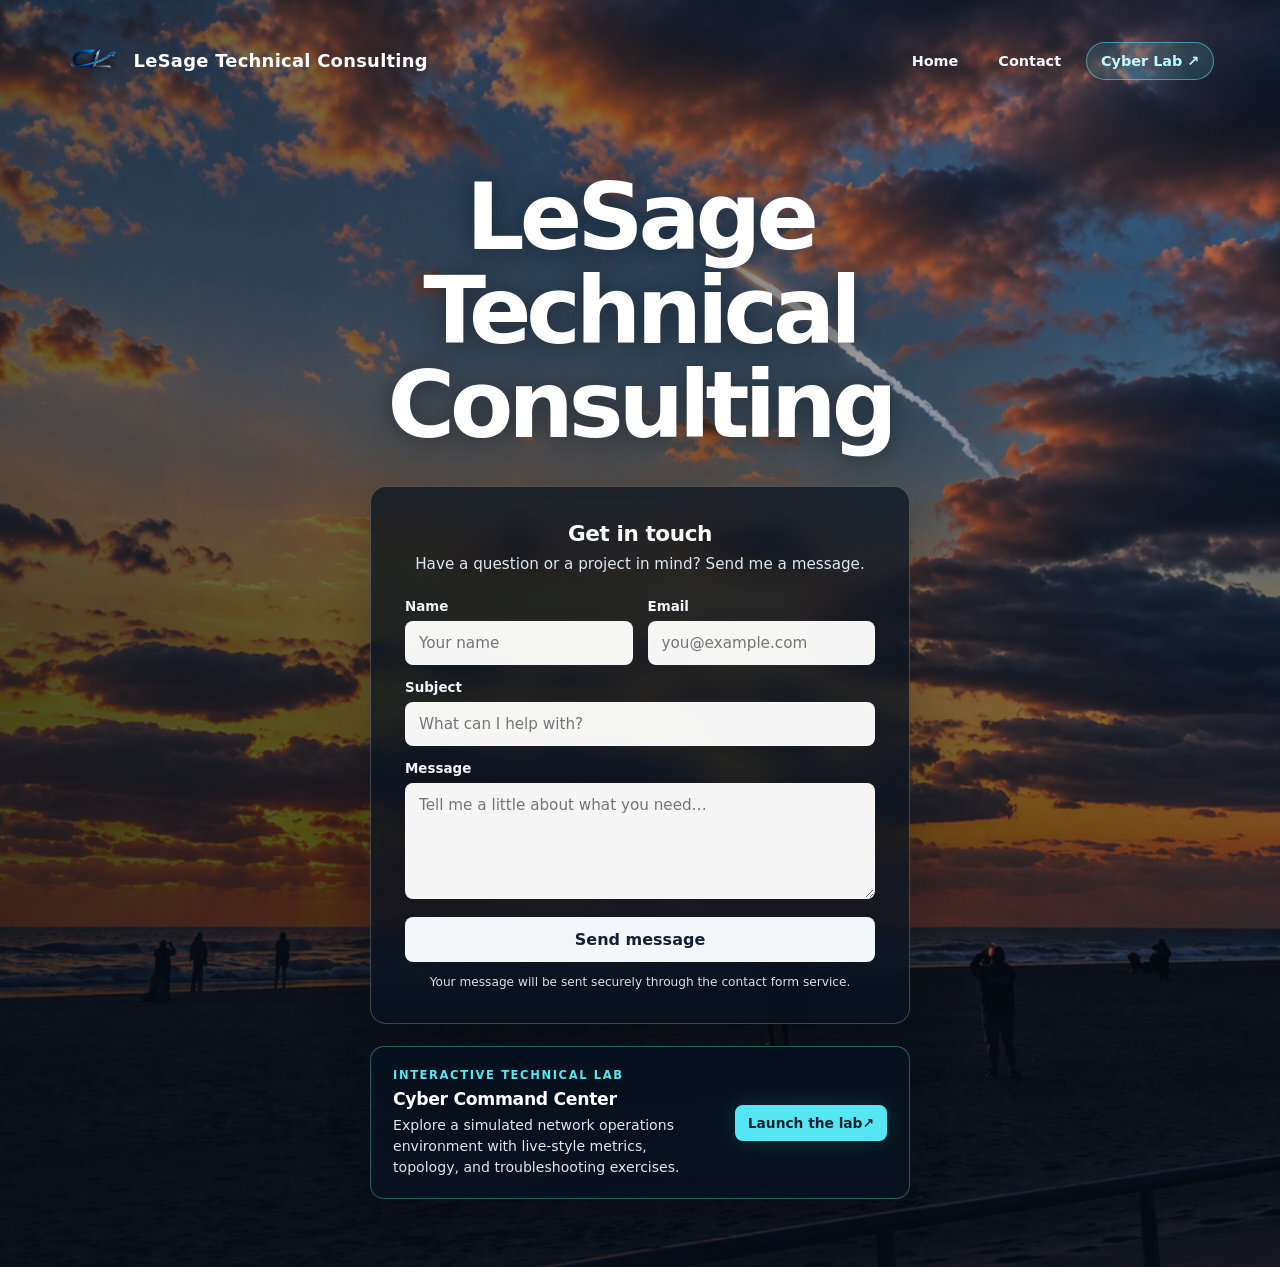
==== commit f8275422: "Rename index-updated.html to index.html" ====
--- a/index.html
+++ b/index.html
@@ -4,12 +4,12 @@
 <meta charset="utf-8">
 <meta name="viewport" content="width=device-width, initial-scale=1">
 <meta name="theme-color" content="#0b1725">
-<meta name="description" content="LeSage Technical Consulting.">
+<meta name="description" content="LeSage Technical Consulting — infrastructure, networking, and hands-on technical labs.">
 <title>LeSage Technical Consulting</title>
 <link rel="icon" type="image/png" href="favicon.png">
 <link rel="apple-touch-icon" href="favicon.png">
 <style>
-:root{color-scheme:dark;--navy:#0b1725;--white:#fff;--ice:#dce8ef;--line:rgba(255,255,255,.22)}
+:root{color-scheme:dark;--navy:#0b1725;--white:#fff;--ice:#dce8ef;--line:rgba(255,255,255,.22);--cyan:#54e6f2;--cyan-soft:rgba(84,230,242,.13)}
 *{box-sizing:border-box}
 html{min-height:100%;scroll-behavior:smooth}
 body{margin:0;min-height:100%;font-family:Inter,ui-sans-serif,system-ui,-apple-system,BlinkMacSystemFont,"Segoe UI",sans-serif;background:var(--navy);color:var(--white)}
@@ -18,6 +18,17 @@
 .brand{align-self:flex-start;margin:clamp(22px,4vw,42px) 0 0 clamp(0px,2vw,28px);display:flex;align-items:center;gap:13px;text-decoration:none;color:#fff}
 .brand img{display:block;width:55px;height:36px;object-fit:contain}
 .brand span{font-size:clamp(.95rem,2vw,1.12rem);font-weight:650;letter-spacing:.015em}
+.topbar{width:min(100%,1200px);display:flex;align-items:center;justify-content:space-between;gap:20px}
+.topnav{display:flex;align-items:center;gap:10px;margin:clamp(22px,4vw,42px) clamp(0px,2vw,28px) 0 0}
+.topnav a{color:#f1f7fb;text-decoration:none;font-size:.9rem;font-weight:650;padding:10px 14px;border:1px solid transparent;border-radius:999px;transition:background .18s ease,border-color .18s ease,color .18s ease}
+.topnav a:hover,.topnav a:focus-visible{color:var(--cyan);background:rgba(5,20,34,.72);border-color:rgba(84,230,242,.45);outline:none}
+.topnav a.lab-link{border-color:rgba(84,230,242,.55);background:var(--cyan-soft);color:#bdfaff}
+.lab-card{width:min(100%,540px);margin:22px auto 0;padding:20px 22px;text-align:left;display:flex;align-items:center;justify-content:space-between;gap:18px;background:rgba(7,19,32,.76);border:1px solid rgba(84,230,242,.34);border-radius:14px;box-shadow:0 14px 42px rgba(0,0,0,.2);backdrop-filter:blur(12px);-webkit-backdrop-filter:blur(12px);text-shadow:none}
+.lab-card .eyebrow{margin:0 0 5px;color:var(--cyan);font-size:.72rem;letter-spacing:.14em;text-transform:uppercase;font-weight:800}
+.lab-card h2{margin:0 0 6px;font-size:1.08rem;letter-spacing:-.02em}
+.lab-card p{margin:0;color:var(--ice);font-size:.88rem;line-height:1.5}
+.lab-card .lab-cta{flex-shrink:0;display:inline-flex;align-items:center;justify-content:center;padding:10px 13px;border-radius:8px;background:var(--cyan);color:#06202b;text-decoration:none;font-size:.86rem;font-weight:800;box-shadow:0 0 22px rgba(84,230,242,.14);transition:transform .15s ease,filter .15s ease}
+.lab-card .lab-cta:hover{transform:translateY(-1px);filter:brightness(1.08)}
 .content{width:min(100%,760px);margin:auto;text-align:center;padding:clamp(70px,10vh,112px) 0 20px;text-shadow:0 2px 24px rgba(0,0,0,.35)}
 h1{font-size:clamp(2.65rem,7.2vw,6.1rem);line-height:1.02;letter-spacing:-.055em;font-weight:620;margin:0 0 34px}
 .form-panel{width:min(100%,540px);margin:0 auto;padding:clamp(22px,4vw,34px);text-align:left;background:rgba(7,19,32,.72);border:1px solid var(--line);border-radius:16px;box-shadow:0 18px 55px rgba(0,0,0,.22);backdrop-filter:blur(12px);-webkit-backdrop-filter:blur(12px);text-shadow:none}
@@ -35,15 +46,22 @@
 button:focus-visible{outline:3px solid #fff;outline-offset:3px}
 .privacy-note{margin:13px 0 0;text-align:center;font-size:.76rem;color:#d5e0e8}
 .hp{position:absolute;left:-5000px;width:1px;height:1px;overflow:hidden}
-@media(max-width:600px){main{background-position:57% center;background-attachment:scroll}.brand{margin-top:22px}.brand img{width:48px;height:32px}.content{padding-top:70px;padding-bottom:24px}h1{margin-bottom:28px}.fields{grid-template-columns:1fr}.field.full{grid-column:auto}.form-panel{padding:23px 18px}}
+@media(max-width:600px){main{background-position:57% center;background-attachment:scroll}.topbar{align-items:flex-start;flex-wrap:wrap;gap:8px}.brand{margin-top:22px}.brand img{width:48px;height:32px}.topnav{margin:20px 0 0;gap:3px}.topnav a{font-size:.82rem;padding:8px 10px}.content{padding-top:48px;padding-bottom:24px}h1{margin-bottom:28px}.fields{grid-template-columns:1fr}.field.full{grid-column:auto}.form-panel{padding:23px 18px}.lab-card{align-items:flex-start;flex-direction:column;padding:19px}.lab-card .lab-cta{width:100%}}
 </style>
 </head>
 <body>
 <main>
-  <a class="brand" href="#top" aria-label="LeSage Technical Consulting home"><img src="lesage-monogram.png" alt="CL monogram"><span>LeSage Technical Consulting</span></a>
+  <div class="topbar">
+    <a class="brand" href="#top" aria-label="LeSage Technical Consulting home"><img src="lesage-monogram.png" alt="CL monogram"><span>LeSage Technical Consulting</span></a>
+    <nav class="topnav" aria-label="Main navigation">
+      <a href="#top">Home</a>
+      <a href="#contact">Contact</a>
+      <a class="lab-link" href="/lab/">Cyber Lab ↗</a>
+    </nav>
+  </div>
   <section class="content" id="top" aria-labelledby="page-title">
     <h1 id="page-title">LeSage Technical<br>Consulting</h1>
-    <div class="form-panel">
+    <div class="form-panel" id="contact">
       <h2>Get in touch</h2>
       <p class="intro">Have a question or a project in mind? Send me a message.</p>
       <form action="https://formspree.io/f/myekqwpl" method="POST">
@@ -70,6 +88,14 @@
         <p class="privacy-note">Your message will be sent securely through the contact form service.</p>
       </form>
     </div>
+    <section class="lab-card" aria-labelledby="lab-card-title">
+      <div>
+        <p class="eyebrow">Interactive technical lab</p>
+        <h2 id="lab-card-title">Cyber Command Center</h2>
+        <p>Explore a simulated network operations environment with live-style metrics, topology, and troubleshooting exercises.</p>
+      </div>
+      <a class="lab-cta" href="/lab/">Launch the lab <span aria-hidden="true">↗</span></a>
+    </section>
   </section>
 </main>
 </body>
